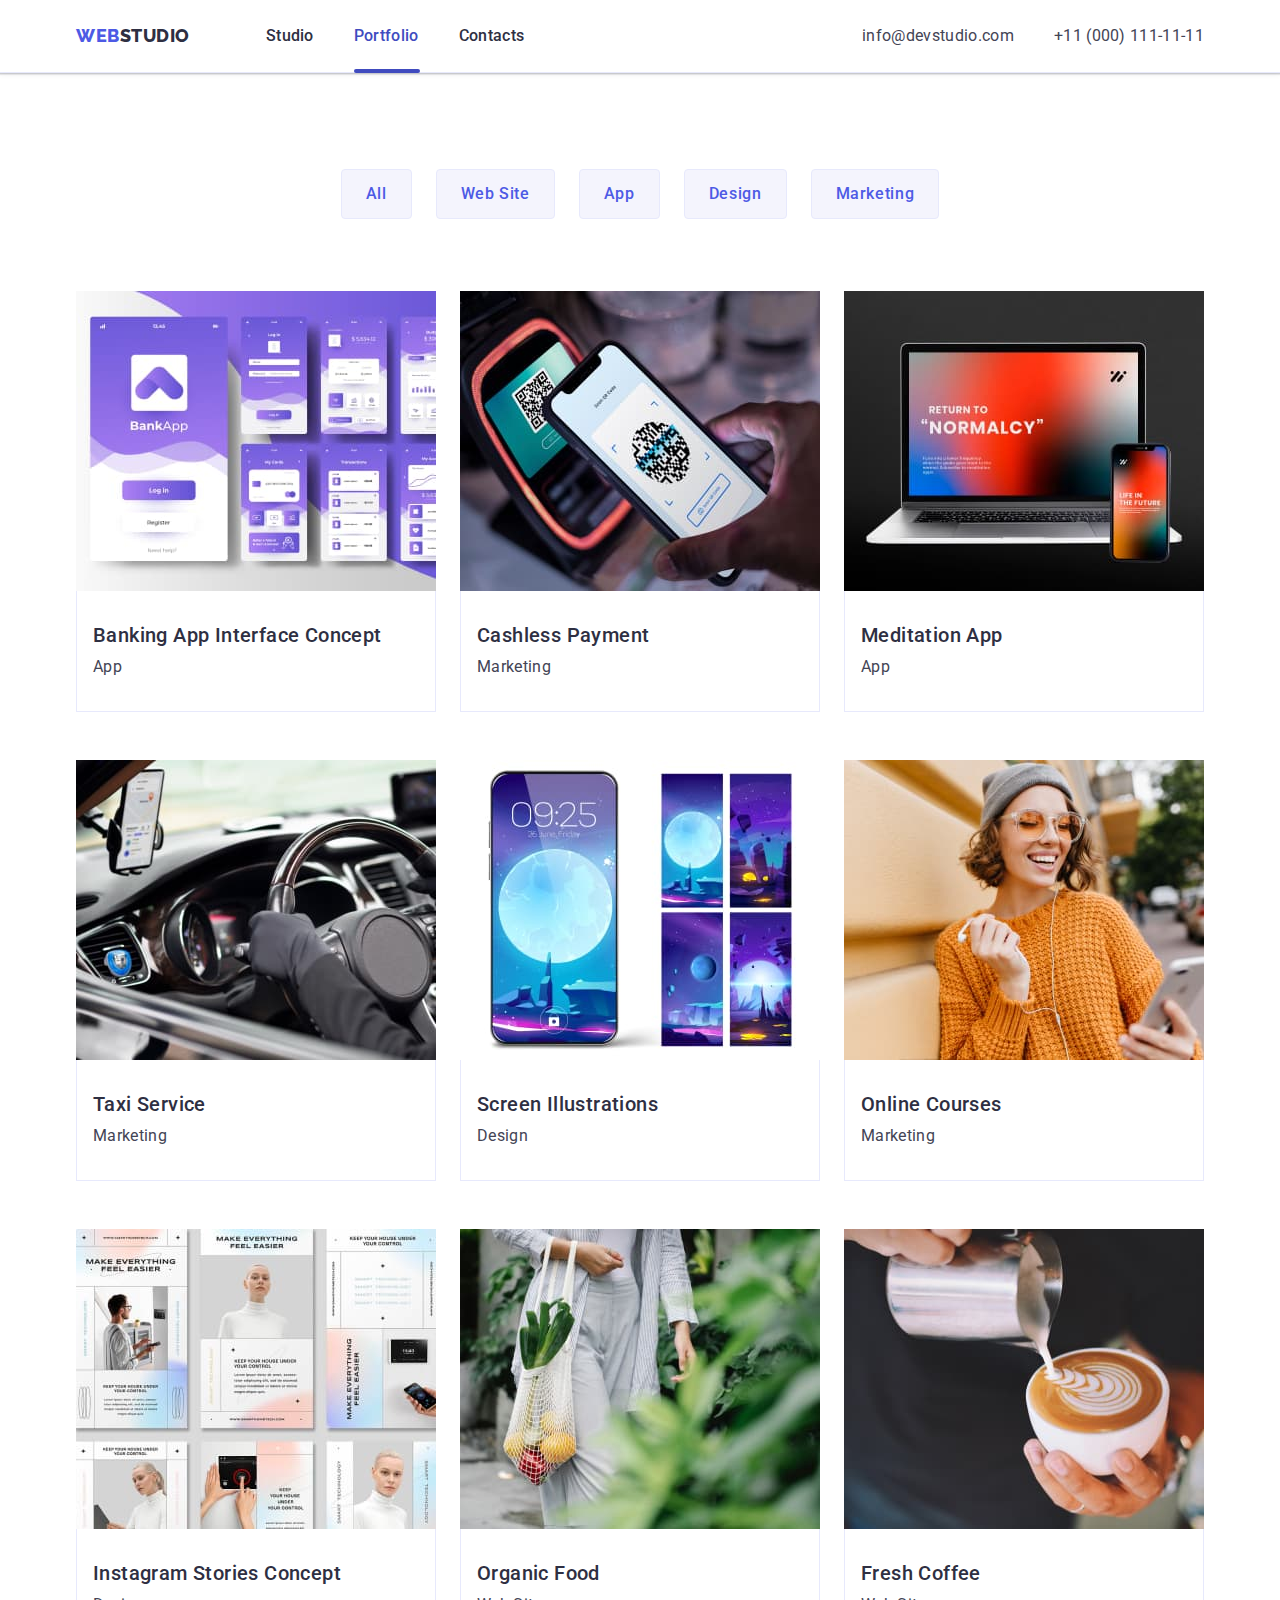
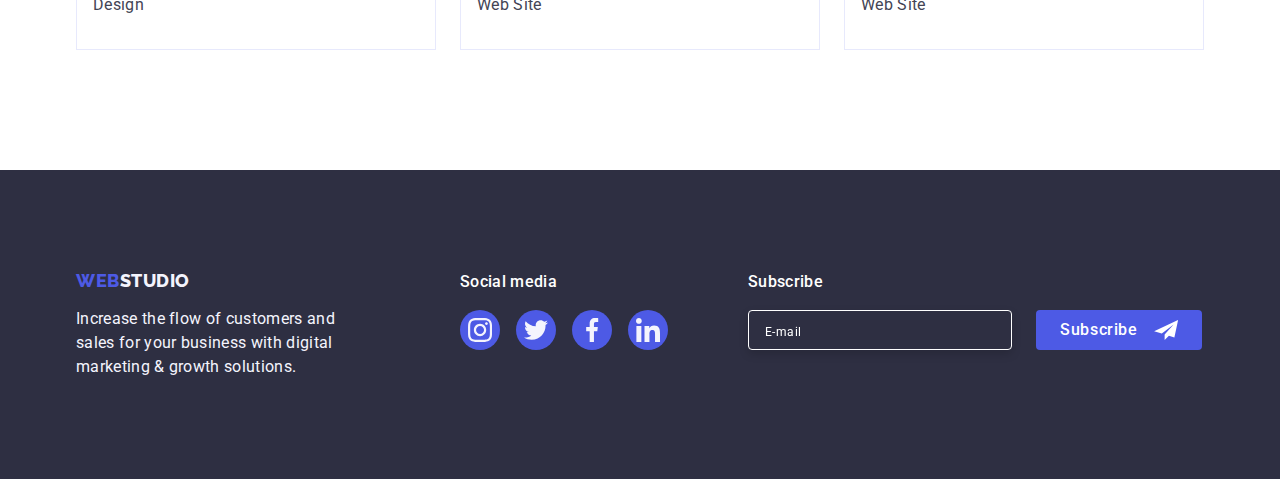
==== portfolio.html @ fa9eef48 "Initial commit" ====
<!DOCTYPE html>
<html lang="en">
  <head>
    <meta charset="UTF-8" />
    <meta http-equiv="X-UA-Compatible" content="IE=edge" />
    <meta name="viewport" content="width=device-width, initial-scale=1.0" />
    <title>Портфоліо</title>
    <link rel="preconnect" href="https://fonts.googleapis.com" />
    <link rel="preconnect" href="https://fonts.gstatic.com" crossorigin />
    <link
      href="https://fonts.googleapis.com/css2?family=Raleway:wght@800&family=Roboto:wght@400;500;700;900&display=swap"
      rel="stylesheet"
    />
    <link
      rel="stylesheet"
      href="https://cdn.jsdelivr.net/npm/modern-normalize@1.1.0/modern-normalize.min.css"
    />
    <link rel="stylesheet" href="./css/styles.css" />
  </head>
  <body>
    <!-- HEADER -->
    <header class="top-line">
      <div class="container top-line-container">
        <nav class="navigation">
          <a class="link logo-space logo logo-one" href="./index.html"
            >Web<span class="logo logo-two">Studio</span></a
          >
          <ul class="menu list">
            <li class="menu-item">
              <a class="menu-link link" href="./index.html">Studio</a>
            </li>
            <li class="menu-item">
              <a
                class="menu-link-active-portfolio link active-portfolio"
                href="./portfolio.html"
                >Portfolio</a
              >
            </li>
            <li class="menu-item">
              <a class="menu-link link" href="">Contacts</a>
            </li>
          </ul>
        </nav>
        <address class="contact">
          <ul class="address-list contact-space">
            <li class="contact-list">
              <a class="contact-item link" href="mailto:info@devstudio.com"
                >info@devstudio.com</a
              >
            </li>
            <li class="contact-list">
              <a class="contact-item link" href="tel:+110001111111"
                >+11 (000) 111-11-11</a
              >
            </li>
          </ul>
        </address>
      </div>
    </header>
    <main>
      <!--BUTTONS-->
      <section class="buttons-imgs">
        <div class="container">
          <h1 class="hidden">Offer</h1>
          <ul class="list btn-list">
            <li>
              <button class="modal-btns" type="button">All</button>
            </li>
            <li>
              <button class="modal-btns" type="button">Web Site</button>
            </li>
            <li>
              <button class="modal-btns" type="button">App</button>
            </li>
            <li>
              <button class="modal-btns" type="button">Design</button>
            </li>
            <li>
              <button class="modal-btns" type="button">Marketing</button>
            </li>
          </ul>

          <ul class="card-list offer-list">
            <!-- ROW ONE -->
            <li class="project-card">
              <a class="link project-card-link" href="">
                <div class="offer-card-wrapper">
                  <img
                    src="./images/row-one/banking-app.jpg"
                    width="360"
                    height="300"
                    alt="Different Interface Concepts"
                  />
                  <p class="overlay">
                    14 Stylish and User-Friendly App Design Concepts · Task
                    Manager App · Calorie Tracker App · Exotic Fruit Ecommerce
                    App · Cloud Storage App
                  </p>
                </div>
                <div class="offer-card">
                  <h2 class="name-title">Banking App Interface Concept</h2>
                  <p class="text">App</p>
                </div>
              </a>
            </li>

            <li class="project-card">
              <a class="link project-card-link" href="">
                <div class="offer-card-wrapper">
                  <img
                    src="./images/row-one/chashless-payments.jpg"
                    width="360"
                    height="300"
                    alt="Paying by phone"
                  />
                  <p class="overlay">
                    14 Stylish and User-Friendly App Design Concepts · Task
                    Manager App · Calorie Tracker App · Exotic Fruit Ecommerce
                    App · Cloud Storage App
                  </p>
                </div>
                <div class="offer-card">
                  <h2 class="name-title">Cashless Payment</h2>
                  <p class="text">Marketing</p>
                </div>
              </a>
            </li>

            <li class="project-card">
              <a class="link project-card-link" href="">
                <div class="offer-card-wrapper">
                  <img
                    src="./images/row-one/meditation-app.jpg"
                    width="360"
                    height="300"
                    alt="Laptop and phone"
                  />
                  <p class="overlay">
                    14 Stylish and User-Friendly App Design Concepts · Task
                    Manager App · Calorie Tracker App · Exotic Fruit Ecommerce
                    App · Cloud Storage App
                  </p>
                </div>
                <div class="offer-card">
                  <h2 class="name-title">Meditation App</h2>
                  <p class="text">App</p>
                </div>
              </a>
            </li>
            <!-- ROW TWO -->

            <li class="project-card">
              <a class="link project-card-link" href="">
                <div class="offer-card-wrapper">
                  <img
                    src="./images/row-two/taxi-service.jpg"
                    width="360"
                    height="300"
                    alt="Taxi car"
                  />
                  <p class="overlay">
                    14 Stylish and User-Friendly App Design Concepts · Task
                    Manager App · Calorie Tracker App · Exotic Fruit Ecommerce
                    App · Cloud Storage App
                  </p>
                </div>
                <div class="offer-card">
                  <h2 class="name-title">Taxi Service</h2>
                  <p class="text">Marketing</p>
                </div></a
              >
            </li>

            <li class="project-card">
              <a class="link project-card-link" href="">
                <div class="offer-card-wrapper">
                  <img
                    src="./images/row-two/screen-il.jpg"
                    width="360"
                    height="300"
                    alt="Phone Screen illustrations"
                  />
                  <p class="overlay">
                    14 Stylish and User-Friendly App Design Concepts · Task
                    Manager App · Calorie Tracker App · Exotic Fruit Ecommerce
                    App · Cloud Storage App
                  </p>
                </div>
                <div class="offer-card">
                  <h2 class="name-title">Screen Illustrations</h2>
                  <p class="text">Design</p>
                </div></a
              >
            </li>

            <li class="project-card">
              <a class="link project-card-link" href="">
                <div class="offer-card-wrapper">
                  <img
                    src="./images/row-two/online-courses.jpg"
                    width="360"
                    height="300"
                    alt="Young woman using phone app"
                  />
                  <p class="overlay">
                    14 Stylish and User-Friendly App Design Concepts · Task
                    Manager App · Calorie Tracker App · Exotic Fruit Ecommerce
                    App · Cloud Storage App
                  </p>
                </div>
                <div class="offer-card">
                  <h2 class="name-title">Online Courses</h2>
                  <p class="text">Marketing</p>
                </div>
              </a>
            </li>
            <!-- ROW THREE -->
            <li class="project-card">
              <a class="link project-card-link" href="">
                <div class="offer-card-wrapper">
                  <img
                    src="./images/row-three/insta-stories.jpg"
                    width="360"
                    height="300"
                    alt="Instagram Stories Concept"
                  />
                  <p class="overlay">
                    14 Stylish and User-Friendly App Design Concepts · Task
                    Manager App · Calorie Tracker App · Exotic Fruit Ecommerce
                    App · Cloud Storage App
                  </p>
                </div>
                <div class="offer-card">
                  <h2 class="name-title">Instagram Stories Concept</h2>
                  <p class="text">Design</p>
                </div>
              </a>
            </li>

            <li class="project-card">
              <a class="link project-card-link" href="">
                <div class="offer-card-wrapper">
                  <img
                    src="./images/row-three/organic-food.jpg"
                    width="360"
                    height="300"
                    alt="Woman holding organic food in bag"
                  />
                  <p class="overlay">
                    14 Stylish and User-Friendly App Design Concepts · Task
                    Manager App · Calorie Tracker App · Exotic Fruit Ecommerce
                    App · Cloud Storage App
                  </p>
                </div>
                <div class="offer-card">
                  <h2 class="name-title">Organic Food</h2>
                  <p class="text">Web Site</p>
                </div>
              </a>
            </li>

            <li class="project-card">
              <a class="link project-card-link" href="">
                <div class="offer-card-wrapper">
                  <img
                    src="./images/row-three/fresh-cofee.jpg"
                    width="360"
                    height="300"
                    alt="Capuccino"
                  />
                  <p class="overlay">
                    14 Stylish and User-Friendly App Design Concepts · Task
                    Manager App · Calorie Tracker App · Exotic Fruit Ecommerce
                    App · Cloud Storage App
                  </p>
                </div>
                <div class="offer-card">
                  <h2 class="name-title">Fresh Coffee</h2>
                  <p class="text">Web Site</p>
                </div>
              </a>
            </li>
          </ul>
        </div>
      </section>
    </main>
    <!-- FOOTER -->
    <footer class="last-section">
      <div class="container-footer">
        <div class="logo-block">
          <a class="link logo logo-one logo-space-footer" href="./index.html"
            >Web<span class="logo logo-three">Studio</span></a
          >
          <p class="text text-color-white">
            Increase the flow of customers and sales for your business with
            digital marketing & growth solutions.
          </p>
        </div>
        <div class="social-container">
          <p class="social-text">Social media</p>
          <ul class="social-list-footer list">
            <li class="social-list-item-footer">
              <a
                href="https://www.instagram.com/"
                class="social-list-link-footer"
                target="_blank"
                rel="noopener noreferrer"
              >
                <svg class="social-list-icon" width="24" height="24">
                  <use href="./images/icons.svg#icon-instagram"></use>
                </svg>
              </a>
            </li>
            <li class="social-list-item-footer">
              <a
                href="https://twitter.com/"
                class="social-list-link-footer"
                target="_blank"
                rel="noopener noreferrer"
              >
                <svg class="social-list-icon" width="24" height="24">
                  <use href="./images/icons.svg#icon-twitter"></use>
                </svg>
              </a>
            </li>
            <li class="social-list-item-footer">
              <a
                href="https://www.facebook.com/"
                class="social-list-link-footer"
                target="_blank"
                rel="noopener noreferrer"
              >
                <svg class="social-list-icon" width="24" height="24">
                  <use href="./images/icons.svg#icon-facebook"></use>
                </svg>
              </a>
            </li>
            <li class="social-list-item-footer">
              <a
                href="https://www.linkedin.com/"
                class="social-list-link-footer"
                target="_blank"
                rel="noopener noreferrer"
              >
                <svg class="social-list-icon" width="24" height="24">
                  <use href="./images/icons.svg#icon-linkedin"></use>
                </svg>
              </a>
            </li>
          </ul>
        </div>
        <div class="form-footer">
          <p class="social-text">Subscribe</p>
          <form class="form-footer-sub">
            <input
              type="email"
              name="user_email"
              class="form-footer-input"
              placeholder="E-mail"
              required
            />
            <button type="submit" class="form-subscribe-btn">
              Subscribe
              <svg class="telegram-icon" width="24" height="20">
                <use href="./images/icons.svg#icon-telegram"></use>
              </svg>
            </button>
          </form>
        </div>
      </div>
    </footer>
  </body>
</html>
---- css/styles.css ----
:root {
  --main-color: #2e2f42;
  --text-color: #434455;
  --accent-color: #404bbf;
}

h1,
h2,
h3,
h4,
p {
  margin-top: 0;
  margin-bottom: 0;
}

ul,
ol {
  margin-top: 0;
  margin-bottom: 0;
  padding-left: 0;
}

img {
  display: block;
}

.list {
  list-style: none;
}

.link {
  text-decoration: none;
}

button {
  font-family: "Roboto", sans-serif;
  font-weight: 500;
  cursor: pointer;
}
.container {
  width: 1158px;
  margin-left: auto;
  margin-right: auto;
  padding-left: 15px;
  padding-right: 15px;
}

body {
  font-family: "Roboto", sans-serif;
  background-color: #ffffff;
  color: #434455;
}

/*====================== COMPONENTS =========*/

.logo {
  font-family: "Raleway", sans-serif;
  font-weight: 800;
  font-size: 18px;
  line-height: 1.17;
  display: inline-block;
  letter-spacing: 0.03em;
  text-transform: uppercase;
}

.logo-one {
  color: #4d5ae5;
}
.logo-two {
  color: var(--main-color);
}

.logo-three {
  color: #f4f4fd;
}

.logo-space {
  margin-right: 76px;
}

.logo-space-footer {
  margin-bottom: 16px;
}

.section-title {
  font-weight: 700;
  font-size: 36px;
  line-height: 1.11;
  letter-spacing: 0.02em;
  text-align: center;
  text-transform: capitalize;
  color: var(--main-color);
  margin-bottom: 72px;
}

.name-title {
  font-weight: 500;
  font-size: 20px;
  line-height: 1.2;
  letter-spacing: 0.02em;
  color: var(--main-color);
  margin-bottom: 8px;
}

.name-title-center {
  text-align: center;
}

.text {
  font-weight: 400;
  font-size: 16px;
  line-height: 1.5;
  letter-spacing: 0.02em;
  color: var(--text-color);
}

.text-placement-center {
  text-align: center;
}

.hidden {
  position: absolute;
  width: 1px;
  height: 1px;
  margin: -1px;
  padding: 0;
  overflow: hidden;
  border: 0;
  clip: rect(0 0 0 0);
}

/*====================== /COMPONENTS =========*/

/*====================== HEADER =========*/

.top-line {
  background-color: #ffffff;
  border-bottom: 1px solid #e7e9fc;
  box-shadow: 0px 2px 1px rgba(46, 47, 66, 0.08),
    0px 1px 1px rgba(46, 47, 66, 0.16), 0px 1px 6px rgba(46, 47, 66, 0.08);
}

.top-line-container {
  display: flex;
  align-items: center;
  justify-content: space-between;
  padding-left: 15px;
  padding-right: 15px;
}

.navigation {
  display: flex;
  align-items: center;
}

.menu {
  display: flex;
  align-items: center;
}

.menu-item:not(:last-child) {
  margin-right: 40px;
}

.menu-link {
  font-weight: 500;
  font-size: 16px;
  line-height: 1.5;
  letter-spacing: 0.02em;
  color: var(--main-color);
  padding-top: 24px;
  padding-bottom: 24px;
  display: block;
  position: relative;
  transition: color 250ms cubic-bezier(0.4, 0, 0.2, 1);
}

.menu-link-active-portfolio {
  font-weight: 500;
  font-size: 16px;
  line-height: 1.5;
  letter-spacing: 0.02em;
  color: #404bbf;
  padding-top: 24px;
  padding-bottom: 24px;
  display: block;
  position: relative;
}

.menu-link-active-studio {
  font-weight: 500;
  font-size: 16px;
  line-height: 1.5;
  letter-spacing: 0.02em;
  color: #404bbf;
  padding-top: 24px;
  padding-bottom: 24px;
  display: block;
  position: relative;
}

.menu-link:hover,
.menu-link:focus {
  color: var(--accent-color);
}

.active-studio::after {
  content: "";
  position: absolute;
  width: 48px;
  height: 4px;
  left: 0px;
  bottom: -1px;
  background: #404bbf;
  border-radius: 2px;
  margin-top: 24px;
  color: #404bbf;
}

.active-portfolio::after {
  content: "";
  position: absolute;
  width: 66px;
  height: 4px;
  left: 0px;
  bottom: -1px;
  background-color: #404bbf;
  border-radius: 2px;
  margin-top: 24px;
  color: #404bbf;
}

.contact {
  font-style: normal;
  margin-left: auto;
}

.address-list {
  display: flex;
  list-style: none;
}

.contact-item {
  font-style: normal;
  font-weight: 400;
  font-size: 16px;
  line-height: 1.5;
  letter-spacing: 0.02em;
  color: #434455;
  transition: color 250ms cubic-bezier(0.4, 0, 0.2, 1);
}
.contact-item:hover,
.contact-item:focus {
  color: var(--accent-color);
}

.contact-space {
  gap: 40px;
}

/*====================== /HEADER =========*/

/*====================== HERO =========*/
.title {
  font-weight: 700;
  font-size: 56px;
  line-height: 1.07;
  text-align: center;
  letter-spacing: 0.02em;
  color: #ffffff;
  max-width: 496px;
  margin-bottom: 48px;
  margin-right: auto;
  margin-left: auto;
}

.modal-btn {
  display: block;
  margin-right: auto;
  margin-left: auto;
  font-size: 16px;
  line-height: 1.5;
  letter-spacing: 0.04em;
  color: #ffffff;
  background-color: #4d5ae5;
  border-radius: 4px;
  max-width: 496px;
  min-width: 169px;
  height: 56px;
  border: none;
  transition: background-color 250ms cubic-bezier(0.4, 0, 0.2, 1);
}

.modal-btn:hover,
.modal-btn:focus {
  background-color: var(--accent-color);
}

.hero {
  background-color: #2e2f42;
  padding-top: 188px;
  padding-bottom: 188px;
  background-image: linear-gradient(
      rgba(46, 47, 66, 0.7),
      rgba(46, 47, 66, 0.7)
    ),
    url(../images/hero/background-hero.jpg);
  background-repeat: no-repeat;
  background-position: center center;
  background-size: cover;
  max-width: 1440px;
  margin-left: auto;
  margin-right: auto;
}

.hero-container {
  display: block;
  align-items: center;
}

/*====================== /HERO =========*/

/*===================== IDEA=============*/

.idea-container {
  align-items: center;
  padding-top: 120px;
  padding-bottom: 120px;
}
.idea-list {
  list-style: none;
  display: flex;
  gap: 24px;
}
.idea-item {
  flex-basis: calc((100% - 72px) / 4);
}

.rectangle {
  width: 264px;
  height: 112px;
  left: 0px;
  top: 0px;
  background: #f4f4fd;
  border-radius: 4px;
  display: flex;
  justify-content: center;
  align-items: center;
  margin-bottom: 8px;
}
/*===================== /IDEA=============*/

/*================ WHAT R WE DOING=======*/

.third-container {
  padding-bottom: 120px;
}
.third-list {
  list-style: none;
  display: flex;
  gap: 24px;
}

.img-list {
  flex-basis: calc((100% - 48px) / 3);
}

/*================ /WHAT R WE DOING=======*/
/*================TEAM=================*/
.team {
  background: #f4f4fd;
  padding-top: 120px;
  padding-bottom: 120px;
}

.card {
  background-color: #ffffff;
  padding-top: 32px;
  padding-bottom: 32px;
  padding-right: 0;
  padding-left: 0;
}

.employees-list {
  display: flex;
  flex-wrap: wrap;
  gap: 24px;
}

.employee-card {
  box-shadow: 0px 1px 6px rgba(46, 47, 66, 0.08),
    0px 1px 1px rgba(46, 47, 66, 0.16), 0px 2px 1px rgba(46, 47, 66, 0.08);
  border-radius: 0px 0px 4px 4px;
}

.employee-card {
  flex-basis: calc((100% - 72px) / 4);
}

.social-list {
  display: flex;
  justify-content: center;
  gap: 24px;
  margin-top: 8px;
}

.social-list-link {
  display: flex;
  justify-content: center;
  align-items: center;
  width: 40px;
  height: 40px;
  border-radius: 50%;
  background-color: #4d5ae5;
  transition: background-color 250ms cubic-bezier(0.4, 0, 0.2, 1);
}

.social-list-link:hover,
.social-list-link:focus {
  background-color: #404bbf;
}

/*================/TEAM=================*/
/*============== CUSTOMERS=============*/

.customers-container {
  padding-top: 120px;
  padding-bottom: 120px;
}

.customer-title {
  line-height: 1.1;
}

.clients-list {
  width: calc((100% - 120px) / 6);
  height: 88px;
}

.clients-list-cards {
  box-sizing: border-box;
  width: 168px;
  height: 88px;
  border: 1px solid #8e8f99;
  border-radius: 4px;
  display: flex;
  justify-content: center;
  align-items: center;
  width: 100%;
  height: 100%;
  color: #8e8f99;
  cursor: pointer;
  transition: border-color 250ms cubic-bezier(0.4, 0, 0.2, 1),
    color 250ms cubic-bezier(0.4, 0, 0.2, 1);
}

.clients-list-cards:hover,
.clients-list-cards:focus {
  border-color: #404bbf;
  color: #404bbf;
}

.clients-list-icon {
  fill: currentColor;
}

.clients {
  display: flex;
  justify-content: center;
  gap: 24px;
}

/*============== /CUSTOMERS=============*/

/*===================FOOTER=============*/

.container-footer {
  width: 1158px;
  margin-left: auto;
  margin-right: auto;
  padding-left: 15px;
  padding-right: 15px;
  display: flex;
  align-items: baseline;
}

.last-section {
  background: #2e2f42;
  padding-top: 100px;
  padding-bottom: 100px;
}

.logo-block {
  margin-right: 120px;
}

.social-container {
  margin-right: 80px;
}

.social-text {
  font-weight: 500;
  font-size: 16px;
  line-height: 1.5;
  letter-spacing: 0.02em;
  color: #ffffff;
  margin-bottom: 16px;
}

.text-color-white {
  width: 264px;
  color: #f4f4fd;
}

.social-list-icon {
  fill: #f4f4fd;
}

.social-list-footer {
  display: flex;
  gap: 16px;
}

.social-list-link-footer {
  display: flex;
  justify-content: center;
  align-items: center;
  width: 40px;
  height: 40px;
  border-radius: 50%;
  background-color: #4d5ae5;
  transition: background-color 250ms cubic-bezier(0.4, 0, 0.2, 1);
}

.social-list-link-footer:hover,
.social-list-link-footer:focus {
  background-color: #31d0aa;
}

.form-footer-sub {
  display: flex;
  gap: 24px;
}

.form-footer-input {
  box-sizing: border-box;
  border: 1px solid #ffffff;
  filter: drop-shadow(0px 4px 4px rgba(0, 0, 0, 0.15));
  border-radius: 4px;
  width: 264px;
  height: 40px;
  background-color: #2e2f42;
  padding: 8px 16px;
  caret-color: #ffffff;
  color: #ffffff;
}

.form-footer-input::placeholder {
  font-style: normal;
  font-weight: 400;
  font-size: 12px;
  line-height: 2;
  display: flex;
  align-items: center;
  letter-spacing: 0.04em;
  color: #ffffff;
}

.form-footer-input:focus {
  outline: none;
}

.form-subscribe-btn {
  display: flex;
  justify-content: center;
  align-items: center;
  padding: 8px 24px;
  gap: 16px;
  background: #4d5ae5;
  border-radius: 4px;
  border: 0;

  font-style: normal;
  font-weight: 500;
  font-size: 16px;
  line-height: 1.5;
  letter-spacing: 0.04em;
  color: #ffffff;

  transition: background-color 250ms cubic-bezier(0.4, 0, 0.2, 1);
}

.form-subscribe-btn:hover,
.form-subscribe-btn:focus {
  background-color: #31d0aa;
}

.telegram-icon {
  fill: #ffffff;
}

/*===================/FOOTER=================*/
/*=================PORTFOLIO============*/

.buttons-imgs {
  padding-top: 96px;
  padding-bottom: 120px;
}

.modal-btns {
  background: #f4f4fd;
  border: 1px solid #e7e9fc;
  border-radius: 4px;
  padding-left: 24px;
  padding-right: 24px;
  padding-top: 12px;
  padding-bottom: 12px;
  display: flex;
  justify-content: center;
  white-space: nowrap;
  font-weight: 500;
  font-size: 16px;
  line-height: 1.5;
  letter-spacing: 0.04em;
  color: #4d5ae5;
  transition: background-color 250ms cubic-bezier(0.4, 0, 0.2, 1),
    box-shadow 250ms cubic-bezier(0.4, 0, 0.2, 1),
    border 250ms cubic-bezier(0.4, 0, 0.2, 1) color 250ms
      cubic-bezier(0.4, 0, 0.2, 1);
}

.modal-btns:hover,
.modal-btns:focus {
  background-color: #404bbf;
  box-shadow: 0px 3px 1px rgba(0, 0, 0, 0.1), 0px 2px 1px rgba(0, 0, 0, 0.08),
    0px 2px 2px rgba(0, 0, 0, 0.12);
  color: #ffffff;
  border: 1px solid #404bbf;
}

.btn-list {
  display: flex;
  margin-bottom: 72px;
  justify-content: center;
  gap: 24px;
}

.card-list {
  list-style: none;
  display: flex;
}

.offer-list {
  flex-wrap: wrap;
}

.project-card {
  flex-basis: calc((100% - 48px) / 3);
}

.project-card:not(:nth-child(3n)) {
  margin-right: 24px;
}

.project-card:not(:nth-last-child(-n + 3)) {
  margin-bottom: 48px;
}

.offer-card {
  background: #ffffff;
  border: 1px solid #e7e9fc;
  border-top: none;
  padding-bottom: 32px;
  padding-top: 32px;
  padding-right: 16px;
  padding-left: 16px;
}

.project-card-link {
  display: block;
  transition: box-shadow 250ms cubic-bezier(0.4, 0, 0.2, 1);
}

.project-card-link:focus,
.project-card-link:hover {
  box-shadow: 0px 1px 6px rgba(46, 47, 66, 0.08),
    0px 1px 1px rgba(46, 47, 66, 0.16), 0px 2px 1px rgba(46, 47, 66, 0.08);
}

/*============= PORTFOLIO OVERLAY=========*/

.offer-card-wrapper {
  position: relative;
  overflow: hidden;
}

.overlay {
  position: absolute;
  top: 0;
  left: 0;
  width: 100%;
  height: 100%;
  overflow: auto;
  transform: translate(0, 100%);
  transition: transform 250ms cubic-bezier(0.4, 0, 0.2, 1);

  font-weight: 400;
  font-size: 16px;
  line-height: 1.5;
  letter-spacing: 0.02em;
  color: #f4f4fd;
  background-color: #4d5ae5;
  padding: 40px 32px;
}

.project-card-link:hover .overlay,
.project-card-link:focus .overlay {
  transform: translate(0, 0);
}

/*============= /PORTFOLIO OVERLAY=========*/

/*================MODAL=========*/

.backdrop {
  position: fixed;
  top: 0;
  left: 0;
  z-index: 100;
  width: 100%;
  height: 100%;
  background-color: rgba(46, 47, 66, 0.4);
  transition: opacity 250ms cubic-bezier(0.4, 0, 0.2, 1),
    visibility 250ms cubic-bezier(0.4, 0, 0.2, 1);
}

.backdrop.is-hidden {
  opacity: 0;
  visibility: hidden;
  pointer-events: none;
}

.modal-window {
  position: absolute;
  top: 50%;
  left: 50%;
  transform: translate(-50%, -50%);
  padding-top: 72px;
  padding-bottom: 24px;
  padding-left: 24px;
  padding-right: 24px;

  width: 408px;
  height: 584px;
  background: #fcfcfc;
  box-shadow: 0px 1px 1px rgba(0, 0, 0, 0.14), 0px 1px 3px rgba(0, 0, 0, 0.12),
    0px 2px 1px rgba(0, 0, 0, 0.2);
  border-radius: 4px;
}

.modal-close-btn {
  position: absolute;
  right: 24px;
  top: 24px;
  display: flex;
  align-items: center;
  justify-content: center;
  background-color: #e7e9fc;
  padding: 0;
  border: 1px solid rgba(0, 0, 0, 0.1);
  width: 24px;
  height: 24px;
  border-radius: 50%;
  transition: background-color 250ms cubic-bezier(0.4, 0, 0.2, 1);
}

.modal-close-icon {
  fill: #2e2f42;
  transition: fill 250ms cubic-bezier(0.4, 0, 0.2, 1);
}

.modal-close-btn:hover,
.modal-close-btn:focus {
  background-color: #404bbf;
}

.modal-close-btn:hover .modal-close-icon,
.modal-close-btn:focus .modal-close-icon {
  fill: #ffffff;
}

/*================MODAL FORM=========*/

.modal-title-text {
  font-style: normal;
  font-weight: 500;
  font-size: 16px;
  line-height: 1.5;
  text-align: center;
  letter-spacing: 0.02em;
  color: #2e2f42;
  margin-bottom: 16px;
}

.modal-form {
  display: flex;
  flex-direction: column;
}

.modal-form-input {
  width: 100%;
  height: 40px;
  box-sizing: border-box;
  border: 1px solid rgba(46, 47, 66, 0.4);
  border-radius: 4px;
  padding-left: 38px;
  color: #2e2f42;
  transition: border 250ms cubic-bezier(0.4, 0, 0.2, 1);
}

.modal-form-input:focus {
  outline: none;
  border: 1px solid #4d5ae5;
}

.modal-form-input:focus + .modal-form-input-icon {
  fill: #4d5ae5;
}

.modal-form-description {
  display: block;
  font-style: normal;
  font-weight: 400;
  font-size: 12px;
  line-height: 1.17;
  letter-spacing: 0.04em;
  color: #8e8f99;
  margin-bottom: 4px;
}

.modal-form-input-wrapper {
  position: relative;
  display: block;
}

.modal-form-field {
  margin-bottom: 8px;
}

.modal-form-text-field {
  margin-bottom: 16px;
}

.modal-form-input-icon {
  position: absolute;
  top: 50%;
  transform: translate(0, -50%);
  left: 16px;
  fill: #2e2f42;
  transition: fill 250ms cubic-bezier(0.4, 0, 0.2, 1);
}

.modal-form-message {
  resize: none;
  width: 100%;
  height: 120px;
  padding: 8px 16px;
  box-sizing: border-box;
  border: 1px solid rgba(46, 47, 66, 0.4);
  border-radius: 4px;
  color: #2e2f42;
  transition: border 250ms cubic-bezier(0.4, 0, 0.2, 1);
}

.modal-form-message:focus {
  outline: none;
  border: 1px solid #4d5ae5;
}

.modal-form-message::placeholder {
  font-style: normal;
  font-weight: 400;
  font-size: 12px;
  line-height: 1.17;
  letter-spacing: 0.04em;
  color: rgba(46, 47, 66, 0.4);
}

.modal-form-accept::before {
  display: block;
  width: 16px;
  height: 16px;
  box-sizing: border-box;
  border: 1px solid rgba(46, 47, 66, 0.4);
  border-radius: 2px;
  cursor: pointer;
  content: "";
  margin-right: 8px;
}

.modal-form-check:checked + .modal-form-accept::before {
  background-color: #404bbf;
  border: 1px solid #404bbf;
  background-image: url(../images/modal-window/policy-check.svg);
  background-repeat: no-repeat;
  background-position: center center;
  border-radius: 2px;
}

.modal-form-check:focus + .modal-form-accept::before {
  border: 1px solid #404bbf;
  border-radius: 2px;
}

.modal-form-accept {
  display: flex;
  align-items: center;
  font-style: normal;
  font-weight: 400;
  font-size: 12px;
  line-height: 1.17;
  letter-spacing: 0.04em;
  color: #8e8f99;
  margin-bottom: 24px;
}

.user-policy-link {
  font-style: normal;
  font-weight: 400;
  font-size: 12px;
  line-height: 1.17;
  letter-spacing: 0.04em;
  color: #4d5ae5;
  text-decoration: underline;
}

.modal-form-send-btn {
  display: block;
  margin-right: auto;
  margin-left: auto;
  font-size: 16px;
  line-height: 1.5;
  letter-spacing: 0.04em;
  color: #ffffff;
  background-color: #4d5ae5;
  border-radius: 4px;
  min-width: 169px;
  height: 56px;
  border: none;
  transition: background-color 250ms cubic-bezier(0.4, 0, 0.2, 1);
}

.modal-form-send-btn:hover,
.modal-form-send-btn:focus {
  background-color: var(--accent-color);
}

/*================/MODAL FORM=========*/

/*================/MODAL=========*/
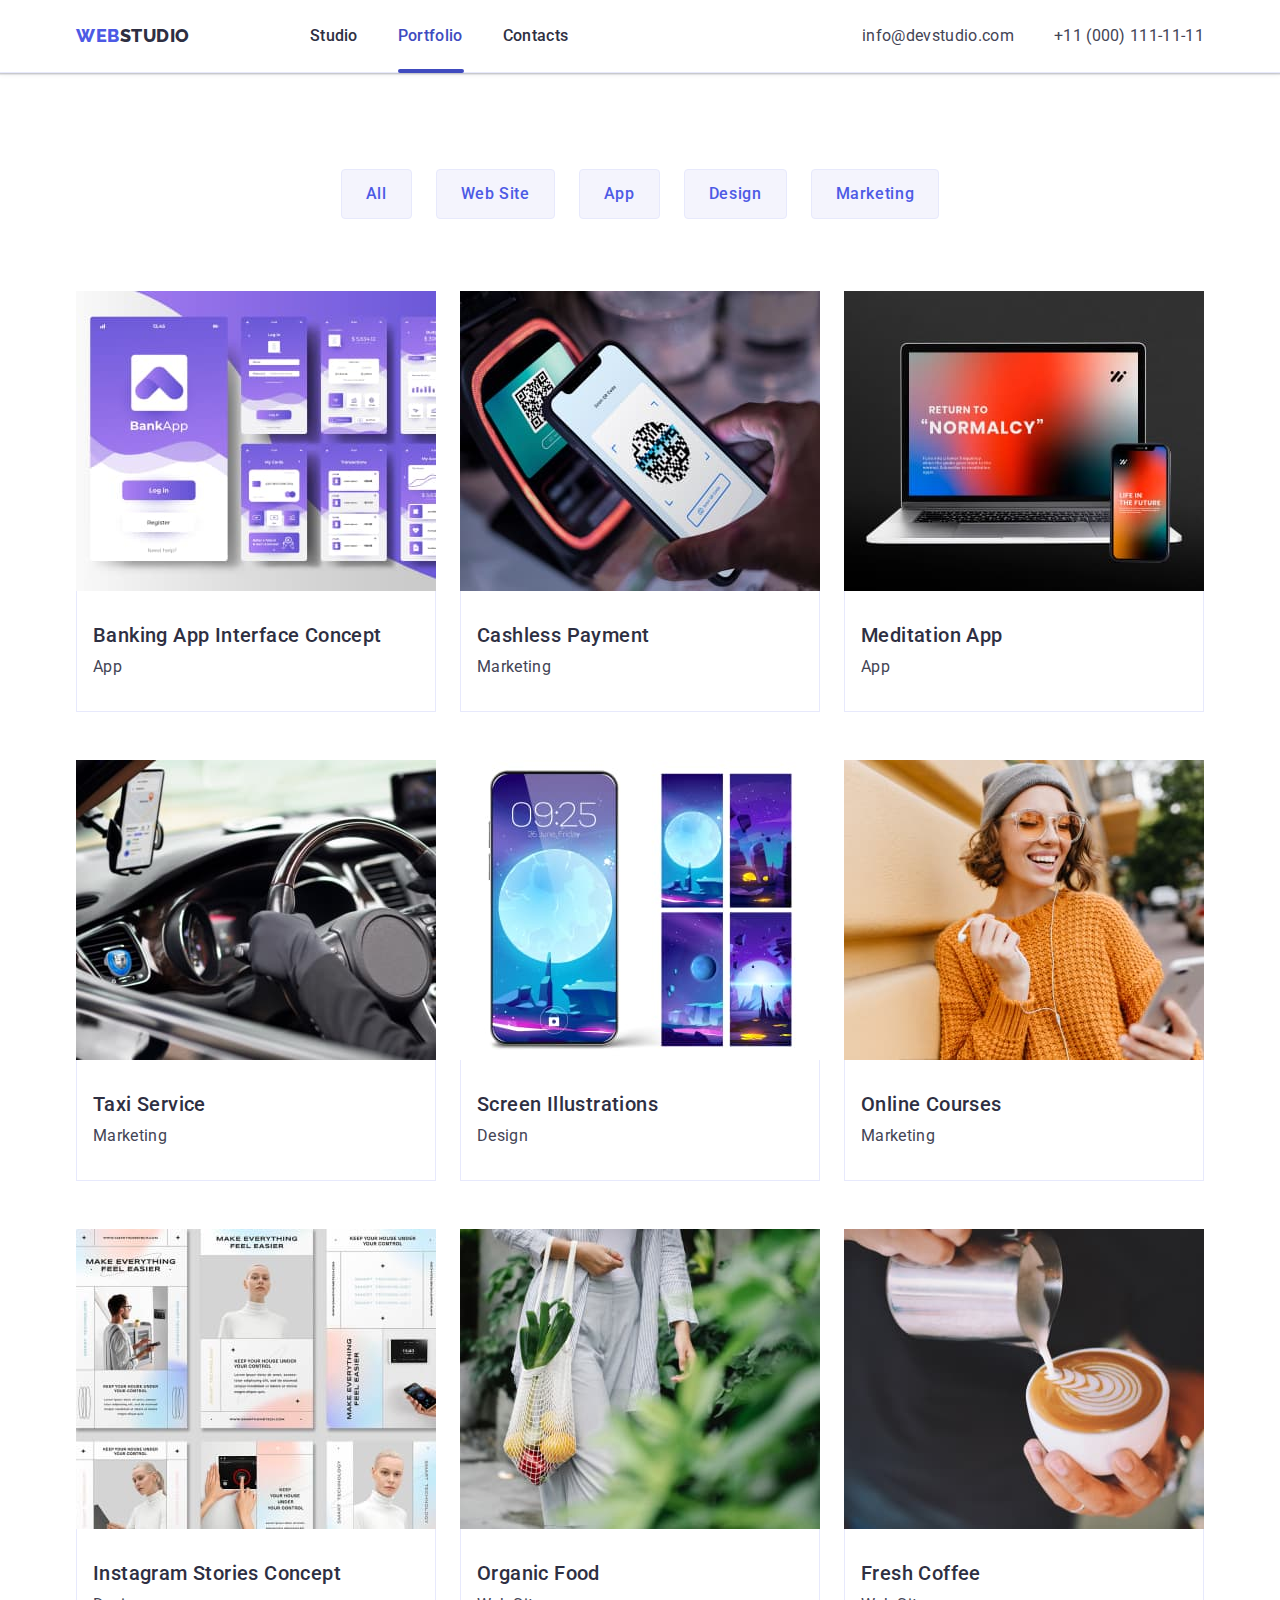
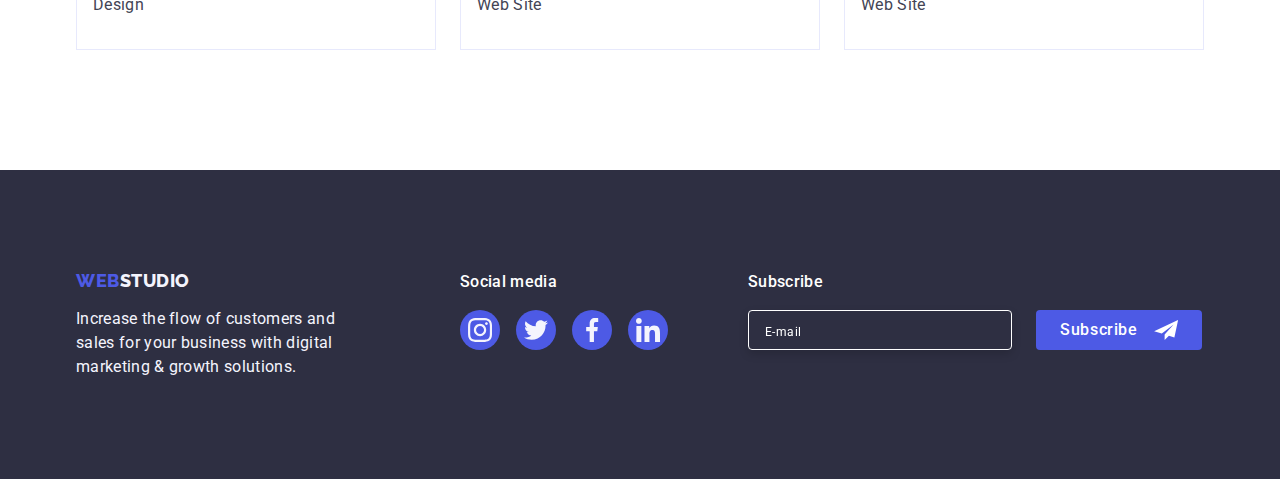
==== commit b303a261: "WednesdayCommit" ====
--- a/portfolio.html
+++ b/portfolio.html
@@ -27,7 +27,7 @@
           >
           <ul class="menu list">
             <li class="menu-item">
-              <a class="menu-link link" href="./index.html">Studio</a>
+              <a class="menu-link link link" href="./index.html">Studio</a>
             </li>
             <li class="menu-item">
               <a
@@ -41,6 +41,11 @@
             </li>
           </ul>
         </nav>
+        <button type="button" class="mobile-menu-open js-open-menu">
+          <svg class="mobile-menu-open-icon" width="30" height="19">
+            <use href="./images/icons.svg#icon-mobile-button"></use>
+          </svg>
+        </button>
         <address class="contact">
           <ul class="address-list contact-space">
             <li class="contact-list">
@@ -55,6 +60,104 @@
             </li>
           </ul>
         </address>
+      </div>
+      <div class="mobile-menu js-menu-container">
+        <div class="container mobile-menu-container">
+          <button type="button" class="mobile-menu-close-btn js-close-menu">
+            <svg class="modal-close-icon" width="8" height="8">
+              <use href="./images/icons.svg#icon-close-modal"></use>
+            </svg>
+          </button>
+          <nav class="mobile-menu-navigation">
+            <ul class="list mobile-menu-list">
+              <li class="mobile-menu-item">
+                <a class="mobile-menu-link link" href="./index.html">Studio</a>
+              </li>
+              <li class="mobile-menu-item">
+                <a
+                  class="mobile-menu-active-portfolio link"
+                  href="./portfolio.html"
+                  >Portfolio</a
+                >
+              </li>
+              <li class="mobile-menu-item">
+                <a class="mobile-menu-link link" href="">Contacts</a>
+              </li>
+            </ul>
+          </nav>
+          <div class="contact-social-container">
+            <address class="mobile-menu-adress">
+              <ul class="address-list-mobile list">
+                <li class="contact-list">
+                  <a
+                    class="mobile-menu-contact-tel link"
+                    href="tel:+110001111111"
+                    >+11 (000) 111-11-11</a
+                  >
+                </li>
+                <li class="contact-list">
+                  <a
+                    class="mobile-menu-contact-mail link"
+                    href="mailto:info@devstudio.com"
+                    >info@devstudio.com</a
+                  >
+                </li>
+              </ul>
+            </address>
+            <div class="mobile-menu-social">
+              <ul class="mobile-menu-social-list list">
+                <li class="social-list-item-footer">
+                  <a
+                    href="https://www.instagram.com/"
+                    class="social-list-link-footer"
+                    target="_blank"
+                    rel="noopener noreferrer"
+                  >
+                    <svg class="social-list-icon" width="24" height="24">
+                      <use href="./images/icons.svg#icon-instagram"></use>
+                    </svg>
+                  </a>
+                </li>
+                <li class="social-list-item-footer">
+                  <a
+                    href="https://twitter.com/"
+                    class="social-list-link-footer"
+                    target="_blank"
+                    rel="noopener noreferrer"
+                  >
+                    <svg class="social-list-icon" width="24" height="24">
+                      <use href="./images/icons.svg#icon-twitter"></use>
+                    </svg>
+                  </a>
+                </li>
+                <li class="social-list-item-footer">
+                  <a
+                    href="https://www.facebook.com/"
+                    class="social-list-link-footer"
+                    target="_blank"
+                    rel="noopener noreferrer"
+                  >
+                    <svg class="social-list-icon" width="24" height="24">
+                      <use href="./images/icons.svg#icon-facebook"></use>
+                    </svg>
+                  </a>
+                </li>
+                <li class="social-list-item-footer">
+                  <a
+                    href="https://www.linkedin.com/"
+                    class="social-list-link-footer"
+                    target="_blank"
+                    rel="noopener noreferrer"
+                  >
+                    <svg class="social-list-icon" width="24" height="24">
+                      <use href="./images/icons.svg#icon-linkedin"></use>
+                    </svg>
+                  </a>
+                </li>
+              </ul>
+            </div>
+          </div>
+        </div>
       </div>
     </header>
     <main>
@@ -80,7 +183,7 @@
             </li>
           </ul>
 
-          <ul class="card-list offer-list">
+          <ul class="list card-list offer-list">
             <!-- ROW ONE -->
             <li class="project-card">
               <a class="link project-card-link" href="">
@@ -369,5 +472,6 @@
         </div>
       </div>
     </footer>
+    <script src="./js/mobile-menu.js"></script>
   </body>
 </html>
--- a/css/styles.css
+++ b/css/styles.css
@@ -36,19 +36,6 @@
   font-family: "Roboto", sans-serif;
   font-weight: 500;
   cursor: pointer;
-}
-.container {
-  width: 1158px;
-  margin-left: auto;
-  margin-right: auto;
-  padding-left: 15px;
-  padding-right: 15px;
-}
-
-body {
-  font-family: "Roboto", sans-serif;
-  background-color: #ffffff;
-  color: #434455;
 }
 
 /*====================== COMPONENTS =========*/
@@ -129,16 +116,13 @@
   clip: rect(0 0 0 0);
 }
 
+body {
+  font-family: "Roboto", sans-serif;
+  background-color: #ffffff;
+  color: #434455;
+}
+
 /*====================== /COMPONENTS =========*/
-
-/*====================== HEADER =========*/
-
-.top-line {
-  background-color: #ffffff;
-  border-bottom: 1px solid #e7e9fc;
-  box-shadow: 0px 2px 1px rgba(46, 47, 66, 0.08),
-    0px 1px 1px rgba(46, 47, 66, 0.16), 0px 1px 6px rgba(46, 47, 66, 0.08);
-}
 
 .top-line-container {
   display: flex;
@@ -148,128 +132,382 @@
   padding-right: 15px;
 }
 
-.navigation {
+.container {
+  padding-left: 15px;
+  padding-right: 15px;
+  margin-left: auto;
+  margin-right: auto;
+}
+@media screen and (min-width: 480px) {
+  .container {
+    width: 428px;
+  }
+}
+@media screen and (min-width: 768px) {
+  .container {
+    width: 768px;
+  }
+}
+@media screen and (min-width: 1158px) {
+  .container {
+    width: 1158px;
+  }
+}
+
+@media screen and (max-width: 767px) {
+  .menu {
+    display: none;
+  }
+  .contact {
+    display: none;
+  }
+
+  .mobile-menu-open {
+    padding-top: 24px;
+    padding-bottom: 24px;
+    border: none;
+    background-color: transparent;
+    line-height: 0;
+  }
+}
+
+.mobile-menu-open-icon {
+  stroke: #2e2f42;
+}
+
+/*=============Mobile Menu===================*/
+
+.mobile-menu {
+  position: fixed;
+  width: 100%;
+  height: 100%;
+  z-index: 100;
+  top: 0;
+  left: 0;
+  background-color: #ffffff;
+  box-shadow: 0px 2px 1px rgba(46, 47, 66, 0.08),
+    0px 1px 1px rgba(46, 47, 66, 0.16), 0px 1px 6px rgba(46, 47, 66, 0.08);
+
+  opacity: 0;
+  visibility: hidden;
+  pointer-events: none;
+  transition: opacity 250ms cubic-bezier(0.4, 0, 0.2, 1),
+    visibility 250ms cubic-bezier(0.4, 0, 0.2, 1);
+}
+
+.mobile-menu.is-open {
+  opacity: 1;
+  visibility: visible;
+  pointer-events: auto;
+}
+
+.mobile-menu-container {
+  display: flex;
+  flex-direction: column;
+  justify-content: space-between;
+  width: 100vw;
+  height: 100vh;
+  position: relative;
+  padding-top: 80px;
+  padding-left: 40px;
+  padding-bottom: 40px;
+}
+
+.mobile-menu-close-btn {
+  position: absolute;
+  top: 24px;
+  right: 24px;
   display: flex;
   align-items: center;
-}
-
-.menu {
+  justify-content: center;
+  background-color: #e7e9fc;
+  padding: 0;
+  border: 1px solid rgba(0, 0, 0, 0.1);
+  width: 24px;
+  height: 24px;
+  border-radius: 50%;
+  transition: background-color 250ms cubic-bezier(0.4, 0, 0.2, 1);
+}
+
+.modal-close-icon {
+  fill: #2e2f42;
+  transition: fill 250ms cubic-bezier(0.4, 0, 0.2, 1);
+}
+
+.mobile-menu-close-btn:hover,
+.mobile-menu-close-btn:focus {
+  background-color: #404bbf;
+}
+
+.mobile-menu-close-btn:hover .modal-close-icon,
+.mobile-menu-close-btn:focus .modal-close-icon {
+  fill: #ffffff;
+}
+
+.mobile-menu-list:not(:last-child) {
+  margin-bottom: 40px;
+}
+
+.mobile-menu-link {
+  font-style: normal;
+  font-weight: 700;
+  font-size: 36px;
+  line-height: 1.1;
+  letter-spacing: 0.02em;
+  text-transform: capitalize;
+  color: #2e2f42;
+  transition: color 250ms cubic-bezier(0.4, 0, 0.2, 1);
+}
+
+.mobile-menu-link:hover {
+  color: #404bbf;
+}
+
+.mobile-menu-item {
+  margin-bottom: 40px;
+}
+
+.mobile-menu-active-studio {
+  font-style: normal;
+  font-weight: 700;
+  font-size: 36px;
+  line-height: 1.11;
+  letter-spacing: 0.02em;
+  text-transform: capitalize;
+  color: #404bbf;
+}
+
+.mobile-menu-active-portfolio {
+  font-style: normal;
+  font-weight: 700;
+  font-size: 36px;
+  line-height: 1.11;
+  letter-spacing: 0.02em;
+  text-transform: capitalize;
+  color: #404bbf;
+}
+
+.contact-social-container {
   display: flex;
-  align-items: center;
-}
-
-.menu-item:not(:last-child) {
-  margin-right: 40px;
-}
-
-.menu-link {
+  flex-direction: column;
+}
+
+.mobile-menu-adress {
+  gap: 40px;
+  margin-bottom: 48px;
+}
+
+.address-list-mobile {
+  display: flex;
+  flex-direction: column;
+  gap: 40px;
+  list-style: none;
+}
+
+.mobile-menu-contact-tel {
+  font-style: normal;
+  font-weight: 700;
+  font-size: 36px;
+  line-height: 1.11;
+  letter-spacing: 0.02em;
+  text-transform: capitalize;
+  color: #434455;
+  transition: color 250ms cubic-bezier(0.4, 0, 0.2, 1);
+}
+
+.mobile-menu-contact-tel:hover {
+  color: #4d5ae5;
+}
+
+.mobile-menu-contact-mail {
+  font-style: normal;
   font-weight: 500;
-  font-size: 16px;
-  line-height: 1.5;
-  letter-spacing: 0.02em;
-  color: var(--main-color);
-  padding-top: 24px;
-  padding-bottom: 24px;
-  display: block;
-  position: relative;
-  transition: color 250ms cubic-bezier(0.4, 0, 0.2, 1);
-}
-
-.menu-link-active-portfolio {
-  font-weight: 500;
-  font-size: 16px;
-  line-height: 1.5;
-  letter-spacing: 0.02em;
-  color: #404bbf;
-  padding-top: 24px;
-  padding-bottom: 24px;
-  display: block;
-  position: relative;
-}
-
-.menu-link-active-studio {
-  font-weight: 500;
-  font-size: 16px;
-  line-height: 1.5;
-  letter-spacing: 0.02em;
-  color: #404bbf;
-  padding-top: 24px;
-  padding-bottom: 24px;
-  display: block;
-  position: relative;
-}
-
-.menu-link:hover,
-.menu-link:focus {
-  color: var(--accent-color);
-}
-
-.active-studio::after {
-  content: "";
-  position: absolute;
-  width: 48px;
-  height: 4px;
-  left: 0px;
-  bottom: -1px;
-  background: #404bbf;
-  border-radius: 2px;
-  margin-top: 24px;
-  color: #404bbf;
-}
-
-.active-portfolio::after {
-  content: "";
-  position: absolute;
-  width: 66px;
-  height: 4px;
-  left: 0px;
-  bottom: -1px;
-  background-color: #404bbf;
-  border-radius: 2px;
-  margin-top: 24px;
-  color: #404bbf;
-}
-
-.contact {
-  font-style: normal;
-  margin-left: auto;
-}
-
-.address-list {
-  display: flex;
-  list-style: none;
-}
-
-.contact-item {
-  font-style: normal;
-  font-weight: 400;
-  font-size: 16px;
-  line-height: 1.5;
+  font-size: 20px;
+  line-height: 1.2;
   letter-spacing: 0.02em;
   color: #434455;
   transition: color 250ms cubic-bezier(0.4, 0, 0.2, 1);
 }
-.contact-item:hover,
-.contact-item:focus {
-  color: var(--accent-color);
-}
-
-.contact-space {
-  gap: 40px;
+
+.mobile-menu-contact-mail:hover {
+  color: #4d5ae5;
+}
+
+.mobile-menu-social-list {
+  display: flex;
+  flex-wrap: wrap;
+  justify-content: space-around;
+}
+
+/*============= /Mobile Menu ===================*/
+
+/*====================== HEADER =========*/
+
+.top-line {
+  background-color: #ffffff;
+  border-bottom: 1px solid #e7e9fc;
+  box-shadow: 0px 2px 1px rgba(46, 47, 66, 0.08),
+    0px 1px 1px rgba(46, 47, 66, 0.16), 0px 1px 6px rgba(46, 47, 66, 0.08);
+}
+
+@media screen and (min-width: 768px) {
+  .mobile-menu-open {
+    display: none;
+  }
+  .navigation {
+    display: flex;
+    align-items: center;
+  }
+
+  .menu {
+    display: flex;
+    align-items: center;
+  }
+
+  .menu-item:not(:last-child) {
+    margin-right: 40px;
+  }
+
+  .menu-link {
+    font-weight: 500;
+    font-size: 16px;
+    line-height: 1.5;
+    letter-spacing: 0.02em;
+    color: var(--main-color);
+    padding-top: 24px;
+    padding-bottom: 24px;
+    display: block;
+    position: relative;
+    transition: color 250ms cubic-bezier(0.4, 0, 0.2, 1);
+  }
+
+  .menu-link:hover,
+  .menu-link:focus {
+    color: var(--accent-color);
+  }
+
+  .contact {
+    font-style: normal;
+    margin-left: auto;
+  }
+
+  .address-list {
+    display: flex;
+    flex-direction: column;
+    list-style: none;
+  }
+
+  .contact-item {
+    font-style: normal;
+    font-weight: 400;
+    font-size: 12px;
+    line-height: 1.17;
+    letter-spacing: 0.04em;
+    color: #434455;
+    transition: color 250ms cubic-bezier(0.4, 0, 0.2, 1);
+  }
+
+  .contact-item:hover,
+  .contact-item:focus {
+    color: var(--accent-color);
+  }
+  .contact-space {
+    gap: 12px;
+  }
+
+  .logo-space {
+    margin-right: 120px;
+  }
+
+  .menu-link-active-portfolio {
+    font-weight: 500;
+    font-size: 16px;
+    line-height: 1.5;
+    letter-spacing: 0.02em;
+    color: #404bbf;
+    padding-top: 24px;
+    padding-bottom: 24px;
+    display: block;
+    position: relative;
+  }
+
+  .menu-link-active-studio {
+    font-weight: 500;
+    font-size: 16px;
+    line-height: 1.5;
+    letter-spacing: 0.02em;
+    color: #404bbf;
+    padding-top: 24px;
+    padding-bottom: 24px;
+    display: block;
+    position: relative;
+  }
+
+  .menu-link:hover,
+  .menu-link:focus {
+    color: var(--accent-color);
+  }
+
+  .active-studio::after {
+    content: "";
+    position: absolute;
+    width: 48px;
+    height: 4px;
+    left: 0px;
+    bottom: -1px;
+    background: #404bbf;
+    border-radius: 2px;
+    margin-top: 24px;
+    color: #404bbf;
+  }
+
+  .active-portfolio::after {
+    content: "";
+    position: absolute;
+    width: 66px;
+    height: 4px;
+    left: 0px;
+    bottom: -1px;
+    background-color: #404bbf;
+    border-radius: 2px;
+    margin-top: 24px;
+    color: #404bbf;
+  }
+}
+
+@media screen and (min-width: 1158px) {
+  .address-list {
+    display: flex;
+    flex-direction: row;
+    list-style: none;
+  }
+
+  .contact-item {
+    font-size: 16px;
+    line-height: 1.5;
+    letter-spacing: 0.02em;
+  }
+
+  .contact-space {
+    gap: 40px;
+  }
 }
 
 /*====================== /HEADER =========*/
 
 /*====================== HERO =========*/
+
 .title {
+  font-style: normal;
   font-weight: 700;
-  font-size: 56px;
-  line-height: 1.07;
+  font-size: 36px;
+  line-height: 1.1;
   text-align: center;
   letter-spacing: 0.02em;
+  text-transform: capitalize;
   color: #ffffff;
-  max-width: 496px;
-  margin-bottom: 48px;
+  max-width: 320px;
+  margin-bottom: 72px;
   margin-right: auto;
   margin-left: auto;
 }
@@ -296,81 +534,254 @@
   background-color: var(--accent-color);
 }
 
+.hero-container {
+  display: block;
+  align-items: center;
+}
+
 .hero {
   background-color: #2e2f42;
-  padding-top: 188px;
-  padding-bottom: 188px;
+  padding-top: 112px;
+  padding-bottom: 112px;
   background-image: linear-gradient(
       rgba(46, 47, 66, 0.7),
       rgba(46, 47, 66, 0.7)
     ),
-    url(../images/hero/background-hero.jpg);
+    url(../images/hero/background-hero-mobile.jpg);
   background-repeat: no-repeat;
   background-position: center center;
   background-size: cover;
-  max-width: 1440px;
   margin-left: auto;
   margin-right: auto;
-}
-
-.hero-container {
-  display: block;
-  align-items: center;
+  max-width: 428px;
+}
+
+@media screen and (min-device-pixel-ratio: 2) and (max-width: 428px),
+  screen and (min-resolution: 192dpi) and (max-width: 428px),
+  screen and (min-resolution: 2dppx) and (max-width: 428px) {
+  .hero {
+    background-image: linear-gradient(
+        rgba(46, 47, 66, 0.7),
+        rgba(46, 47, 66, 0.7)
+      ),
+      url(../images/hero/background-hero-mobile@2x.jpg);
+  }
+}
+
+@media screen and (min-width: 429px) {
+  .hero {
+    max-width: 768px;
+    background-image: linear-gradient(
+        rgba(46, 47, 66, 0.7),
+        rgba(46, 47, 66, 0.7)
+      ),
+      url(../images/hero/background-hero-tablet.jpg);
+  }
+}
+
+@media screen and (min-device-pixel-ratio: 2) and (min-width: 429px),
+  screen and (min-resolution: 192dpi) and (min-width: 429px),
+  screen and (min-resolution: 2dppx) and (min-width: 429px) {
+  .hero {
+    background-image: linear-gradient(
+        rgba(46, 47, 66, 0.7),
+        rgba(46, 47, 66, 0.7)
+      ),
+      url(../images/hero/background-hero-tablet@2x.jpg);
+  }
+}
+
+@media screen and (min-width: 768px) {
+  .hero {
+    max-width: 1157px;
+    background-image: linear-gradient(
+        rgba(46, 47, 66, 0.7),
+        rgba(46, 47, 66, 0.7)
+      ),
+      url(../images/hero/background-hero-tablet.jpg);
+  }
+  .title {
+    font-weight: 700;
+    font-size: 56px;
+    line-height: 1.07;
+    max-width: 496px;
+    margin-bottom: 36px;
+  }
+}
+
+@media screen and (min-device-pixel-ratio: 2) and (min-width: 429px) and (max-width: 768px),
+  screen and (min-resolution: 192dpi) and (min-width: 429px) and (max-width: 768px),
+  screen and (min-resolution: 2dppx) and (min-width: 429px) and (max-width: 768px) {
+  .hero {
+    background-image: linear-gradient(
+        rgba(46, 47, 66, 0.7),
+        rgba(46, 47, 66, 0.7)
+      ),
+      url(../images/hero/background-hero-tablet@2x.jpg);
+  }
+}
+
+@media screen and (min-width: 1158px) {
+  .hero {
+    max-width: 1440px;
+    padding-top: 188px;
+    padding-bottom: 188px;
+    background-image: linear-gradient(
+        rgba(46, 47, 66, 0.7),
+        rgba(46, 47, 66, 0.7)
+      ),
+      url(../images/hero/background-hero-desktop.jpg);
+  }
+  .title {
+    margin-bottom: 48px;
+  }
+}
+
+@media screen and (min-device-pixel-ratio: 2) and (min-width: 1158px),
+  screen and (min-resolution: 192dpi) and (min-width: 1158px),
+  screen and (min-resolution: 2dppx) and (min-width: 1158px) {
+  .hero {
+    background-image: linear-gradient(
+        rgba(46, 47, 66, 0.7),
+        rgba(46, 47, 66, 0.7)
+      ),
+      url(../images/hero/background-hero-desktop@2x.jpg);
+  }
 }
 
 /*====================== /HERO =========*/
 
 /*===================== IDEA=============*/
 
-.idea-container {
-  align-items: center;
-  padding-top: 120px;
-  padding-bottom: 120px;
-}
-.idea-list {
-  list-style: none;
-  display: flex;
-  gap: 24px;
-}
-.idea-item {
-  flex-basis: calc((100% - 72px) / 4);
-}
-
-.rectangle {
-  width: 264px;
-  height: 112px;
-  left: 0px;
-  top: 0px;
-  background: #f4f4fd;
-  border-radius: 4px;
-  display: flex;
-  justify-content: center;
-  align-items: center;
-  margin-bottom: 8px;
-}
+@media screen and (max-width: 1158px) {
+  .idea-container {
+    align-items: center;
+    padding-top: 96px;
+    padding-bottom: 96px;
+  }
+
+  .rectangle-icon {
+    display: none;
+  }
+
+  .name-title {
+    font-weight: 700;
+    font-size: 36px;
+    line-height: 1.1;
+    letter-spacing: 0.02em;
+    text-transform: capitalize;
+    color: #2e2f42;
+    margin-bottom: 8px;
+  }
+
+  .text {
+    font-weight: 500;
+    font-size: 16px;
+    line-height: 1.5;
+    letter-spacing: 0.02em;
+    color: var(--text-color);
+  }
+}
+
+@media screen and (max-width: 767px) {
+  .idea-list {
+    list-style: none;
+    display: flex;
+    flex-wrap: wrap;
+    gap: 72px;
+  }
+  .name-title {
+    text-align: center;
+  }
+}
+
+@media screen and (min-width: 768px) and (max-width: 1158px) {
+  .idea-list {
+    list-style: none;
+    display: flex;
+    flex-wrap: wrap;
+  }
+
+  .idea-list {
+    list-style: none;
+    display: flex;
+  }
+
+  .idea-item:not(:nth-child(2n)) {
+    margin-right: 24px;
+  }
+
+  .idea-item:not(:nth-last-child(-n + 2)) {
+    margin-bottom: 72px;
+  }
+  .idea-item {
+    flex-basis: calc((100% - 24px) / 2);
+  }
+}
+
+@media screen and (min-width: 1158px) {
+  .idea-list {
+    list-style: none;
+    display: flex;
+    flex-wrap: wrap;
+    gap: 24px;
+  }
+
+  .idea-container {
+    align-items: center;
+    padding-top: 120px;
+    padding-bottom: 120px;
+  }
+
+  .rectangle {
+    width: 264px;
+    height: 112px;
+    left: 0px;
+    top: 0px;
+    background: #f4f4fd;
+    border-radius: 4px;
+    display: flex;
+    justify-content: center;
+    align-items: center;
+    margin-bottom: 8px;
+  }
+  .idea-item {
+    flex-basis: calc((100% - 72px) / 4);
+  }
+}
+
 /*===================== /IDEA=============*/
 
 /*================ WHAT R WE DOING=======*/
 
-.third-container {
-  padding-bottom: 120px;
-}
-.third-list {
-  list-style: none;
-  display: flex;
-  gap: 24px;
-}
-
-.img-list {
-  flex-basis: calc((100% - 48px) / 3);
+@media screen and (max-width: 1158px) {
+  .third-container {
+    display: none;
+  }
+}
+
+@media screen and (min-width: 1158px) {
+  .third-container {
+    padding-bottom: 120px;
+  }
+  .third-list {
+    list-style: none;
+    display: flex;
+    gap: 24px;
+  }
+
+  .img-list {
+    flex-basis: calc((100% - 48px) / 3);
+  }
 }
 
 /*================ /WHAT R WE DOING=======*/
 /*================TEAM=================*/
+
 .team {
   background: #f4f4fd;
-  padding-top: 120px;
-  padding-bottom: 120px;
+  padding-top: 96px;
+  padding-bottom: 96px;
 }
 
 .card {
@@ -384,17 +795,12 @@
 .employees-list {
   display: flex;
   flex-wrap: wrap;
-  gap: 24px;
 }
 
 .employee-card {
   box-shadow: 0px 1px 6px rgba(46, 47, 66, 0.08),
     0px 1px 1px rgba(46, 47, 66, 0.16), 0px 2px 1px rgba(46, 47, 66, 0.08);
   border-radius: 0px 0px 4px 4px;
-}
-
-.employee-card {
-  flex-basis: calc((100% - 72px) / 4);
 }
 
 .social-list {
@@ -420,82 +826,321 @@
   background-color: #404bbf;
 }
 
-/*================/TEAM=================*/
+@media screen and (max-width: 767px) {
+  .employees-list {
+    display: flex;
+    flex-direction: column;
+    align-items: center;
+  }
+  .name-title {
+    font-weight: 500;
+    font-size: 20px;
+    line-height: 1.2;
+    letter-spacing: 0.02em;
+    color: var(--main-color);
+    margin-bottom: 8px;
+  }
+
+  .employee-card:not(:nth-last-child(-n + 1)) {
+    margin-bottom: 72px;
+  }
+}
+
+@media screen and (min-width: 768px) and (max-width: 1157px) {
+  .employees-list {
+    display: flex;
+    flex-direction: row;
+    align-items: center;
+  }
+
+  .employee-card:not(:nth-child(2n)) {
+    margin-right: 24px;
+  }
+
+  .employee-card:not(:nth-last-child(-n + 2)) {
+    margin-bottom: 64px;
+  }
+  .employees-list {
+    margin-right: 93px;
+    margin-left: 93px;
+  }
+  .name-title {
+    font-weight: 500;
+    font-size: 20px;
+    line-height: 1.2;
+    letter-spacing: 0.02em;
+    color: var(--main-color);
+    margin-bottom: 8px;
+  }
+}
+
+@media screen and (min-width: 1158px) {
+  .team {
+    padding-top: 120px;
+    padding-bottom: 120px;
+  }
+
+  .employees-list {
+    gap: 24px;
+  }
+
+  .employee-card {
+    flex-basis: calc((100% - 72px) / 4);
+  }
+}
+
 /*============== CUSTOMERS=============*/
 
-.customers-container {
-  padding-top: 120px;
-  padding-bottom: 120px;
-}
-
+@media screen and (max-width: 1157px) {
+  .customers-container {
+    padding-top: 96px;
+    padding-bottom: 96px;
+  }
+  .clients {
+    display: flex;
+    flex-wrap: wrap;
+    justify-content: center;
+  }
+}
+@media screen and (max-width: 767px) {
+  .clients-list-cards {
+    box-sizing: border-box;
+    width: 190px;
+    height: 88px;
+    border: 1px solid #8e8f99;
+    border-radius: 4px;
+    display: flex;
+    justify-content: center;
+    align-items: center;
+    width: 100%;
+    height: 100%;
+    color: #8e8f99;
+    cursor: pointer;
+    transition: border-color 250ms cubic-bezier(0.4, 0, 0.2, 1),
+      color 250ms cubic-bezier(0.4, 0, 0.2, 1);
+  }
+  .clients-list:not(:nth-child(2n)) {
+    margin-right: 16px;
+  }
+  .clients-list:not(:nth-last-child(-n + 2)) {
+    margin-bottom: 72px;
+  }
+  .clients-list {
+    flex-basis: calc((100% - 16px) / 2);
+  }
+  .clients-list {
+    width: calc((100% - 16px) / 2);
+    height: 88px;
+  }
+}
+@media screen and (min-width: 768px) {
+  .clients-list-cards {
+    box-sizing: border-box;
+    width: 168px;
+    height: 88px;
+    border: 1px solid #8e8f99;
+    border-radius: 4px;
+    display: flex;
+    justify-content: center;
+    align-items: center;
+    color: #8e8f99;
+    cursor: pointer;
+    transition: border-color 250ms cubic-bezier(0.4, 0, 0.2, 1),
+      color 250ms cubic-bezier(0.4, 0, 0.2, 1);
+  }
+  @media screen and (min-width: 768px) and (max-width: 1158px) {
+    .clients-list:not(:nth-child(3n)) {
+      margin-right: 24px;
+    }
+    .clients-list:not(:nth-last-child(-n + 3)) {
+      margin-bottom: 72px;
+    }
+  }
+}
+@media screen and (min-width: 1158px) {
+  .customers-container {
+    padding-top: 120px;
+    padding-bottom: 120px;
+  }
+  .clients {
+    display: flex;
+    justify-content: center;
+    gap: 24px;
+  }
+}
 .customer-title {
   line-height: 1.1;
 }
-
-.clients-list {
-  width: calc((100% - 120px) / 6);
-  height: 88px;
-}
-
-.clients-list-cards {
-  box-sizing: border-box;
-  width: 168px;
-  height: 88px;
-  border: 1px solid #8e8f99;
-  border-radius: 4px;
-  display: flex;
-  justify-content: center;
-  align-items: center;
-  width: 100%;
-  height: 100%;
-  color: #8e8f99;
-  cursor: pointer;
-  transition: border-color 250ms cubic-bezier(0.4, 0, 0.2, 1),
-    color 250ms cubic-bezier(0.4, 0, 0.2, 1);
-}
-
 .clients-list-cards:hover,
 .clients-list-cards:focus {
   border-color: #404bbf;
   color: #404bbf;
 }
-
 .clients-list-icon {
   fill: currentColor;
 }
 
-.clients {
-  display: flex;
-  justify-content: center;
-  gap: 24px;
-}
-
 /*============== /CUSTOMERS=============*/
 
 /*===================FOOTER=============*/
 
 .container-footer {
-  width: 1158px;
+  padding-left: 15px;
+  padding-right: 15px;
   margin-left: auto;
   margin-right: auto;
-  padding-left: 15px;
-  padding-right: 15px;
-  display: flex;
-  align-items: baseline;
+}
+
+@media screen and (min-width: 1158px) {
+  .container-footer {
+    width: 1158px;
+  }
 }
 
 .last-section {
   background: #2e2f42;
-  padding-top: 100px;
-  padding-bottom: 100px;
-}
-
-.logo-block {
-  margin-right: 120px;
-}
-
-.social-container {
-  margin-right: 80px;
+  padding-top: 96px;
+  padding-bottom: 96px;
+}
+
+@media screen and (max-width: 767px) {
+  .container-footer {
+    display: flex;
+    flex-direction: column;
+    align-items: center;
+    justify-content: center;
+    gap: 72px;
+    max-width: 428px;
+  }
+
+  .logo-space-footer {
+    padding-left: 75px;
+    margin-bottom: 16px;
+  }
+
+  .social-text {
+    text-align: center;
+  }
+
+  .form-footer {
+    width: 100%;
+  }
+
+  .form-footer-input {
+    border: 1px solid #ffffff;
+    filter: drop-shadow(0px 4px 4px rgba(0, 0, 0, 0.15));
+    border-radius: 4px;
+    width: 100%;
+    max-width: 398px;
+    height: 40px;
+    background-color: #2e2f42;
+    padding: 8px 16px;
+    color: #ffffff;
+    margin-bottom: 16px;
+  }
+
+  .form-subscribe-btn {
+    margin-left: auto;
+    margin-right: auto;
+  }
+  .social-list-footer {
+    display: flex;
+    justify-content: center;
+    gap: 16px;
+  }
+}
+
+@media screen and (min-width: 768px) and (max-width: 1157px) {
+  .container-footer {
+    display: flex;
+    flex-direction: row;
+    flex-wrap: wrap;
+    max-width: 552px;
+  }
+
+  .last-section {
+    background: #2e2f42;
+    padding-top: 93px;
+    padding-bottom: 93px;
+  }
+
+  .logo-block {
+    margin-right: 24px;
+  }
+
+  .social-list-footer {
+    display: flex;
+    gap: 16px;
+  }
+
+  .form-footer-sub {
+    display: flex;
+    gap: 24px;
+  }
+
+  .form-footer {
+    margin-top: 72px;
+  }
+
+  .form-footer-input {
+    box-sizing: border-box;
+    border: 1px solid #ffffff;
+    filter: drop-shadow(0px 4px 4px rgba(0, 0, 0, 0.15));
+    border-radius: 4px;
+    width: 264px;
+    height: 40px;
+    background-color: #2e2f42;
+    padding: 8px 16px;
+    caret-color: #ffffff;
+    color: #ffffff;
+  }
+}
+
+@media screen and (min-width: 1158px) {
+  .container-footer {
+    display: flex;
+    flex-direction: row;
+    align-items: baseline;
+  }
+
+  .tablet-footer {
+    display: flex;
+    flex-direction: row;
+  }
+
+  .last-section {
+    background: #2e2f42;
+    padding-top: 100px;
+    padding-bottom: 100px;
+  }
+  .logo-block {
+    margin-right: 120px;
+  }
+
+  .social-container {
+    margin-right: 80px;
+  }
+
+  .form-footer-sub {
+    display: flex;
+    gap: 24px;
+  }
+  .form-footer-input {
+    box-sizing: border-box;
+    border: 1px solid #ffffff;
+    filter: drop-shadow(0px 4px 4px rgba(0, 0, 0, 0.15));
+    border-radius: 4px;
+    width: 264px;
+    height: 40px;
+    background-color: #2e2f42;
+    padding: 8px 16px;
+    caret-color: #ffffff;
+    color: #ffffff;
+  }
+  .social-list-footer {
+    display: flex;
+    gap: 16px;
+  }
 }
 
 .social-text {
@@ -514,11 +1159,6 @@
 
 .social-list-icon {
   fill: #f4f4fd;
-}
-
-.social-list-footer {
-  display: flex;
-  gap: 16px;
 }
 
 .social-list-link-footer {
@@ -537,24 +1177,6 @@
   background-color: #31d0aa;
 }
 
-.form-footer-sub {
-  display: flex;
-  gap: 24px;
-}
-
-.form-footer-input {
-  box-sizing: border-box;
-  border: 1px solid #ffffff;
-  filter: drop-shadow(0px 4px 4px rgba(0, 0, 0, 0.15));
-  border-radius: 4px;
-  width: 264px;
-  height: 40px;
-  background-color: #2e2f42;
-  padding: 8px 16px;
-  caret-color: #ffffff;
-  color: #ffffff;
-}
-
 .form-footer-input::placeholder {
   font-style: normal;
   font-weight: 400;
@@ -602,89 +1224,168 @@
 /*===================/FOOTER=================*/
 /*=================PORTFOLIO============*/
 
-.buttons-imgs {
-  padding-top: 96px;
-  padding-bottom: 120px;
-}
-
-.modal-btns {
-  background: #f4f4fd;
-  border: 1px solid #e7e9fc;
-  border-radius: 4px;
-  padding-left: 24px;
-  padding-right: 24px;
-  padding-top: 12px;
-  padding-bottom: 12px;
-  display: flex;
-  justify-content: center;
-  white-space: nowrap;
-  font-weight: 500;
-  font-size: 16px;
-  line-height: 1.5;
-  letter-spacing: 0.04em;
-  color: #4d5ae5;
-  transition: background-color 250ms cubic-bezier(0.4, 0, 0.2, 1),
-    box-shadow 250ms cubic-bezier(0.4, 0, 0.2, 1),
-    border 250ms cubic-bezier(0.4, 0, 0.2, 1) color 250ms
-      cubic-bezier(0.4, 0, 0.2, 1);
-}
-
-.modal-btns:hover,
-.modal-btns:focus {
-  background-color: #404bbf;
-  box-shadow: 0px 3px 1px rgba(0, 0, 0, 0.1), 0px 2px 1px rgba(0, 0, 0, 0.08),
-    0px 2px 2px rgba(0, 0, 0, 0.12);
-  color: #ffffff;
-  border: 1px solid #404bbf;
-}
-
-.btn-list {
-  display: flex;
-  margin-bottom: 72px;
-  justify-content: center;
-  gap: 24px;
-}
-
-.card-list {
-  list-style: none;
-  display: flex;
-}
-
-.offer-list {
-  flex-wrap: wrap;
-}
-
-.project-card {
-  flex-basis: calc((100% - 48px) / 3);
-}
-
-.project-card:not(:nth-child(3n)) {
-  margin-right: 24px;
-}
-
-.project-card:not(:nth-last-child(-n + 3)) {
-  margin-bottom: 48px;
-}
-
-.offer-card {
-  background: #ffffff;
-  border: 1px solid #e7e9fc;
-  border-top: none;
-  padding-bottom: 32px;
-  padding-top: 32px;
-  padding-right: 16px;
-  padding-left: 16px;
-}
-
-.project-card-link {
-  display: block;
-  transition: box-shadow 250ms cubic-bezier(0.4, 0, 0.2, 1);
-}
-
-.project-card-link:focus,
-.project-card-link:hover {
-  box-shadow: 0px 1px 6px rgba(46, 47, 66, 0.08),
-    0px 1px 1px rgba(46, 47, 66, 0.16), 0px 2px 1px rgba(46, 47, 66, 0.08);
+@media screen and (max-width: 767px) {
+  .buttons-imgs {
+    padding-top: 48px;
+    padding-bottom: 48px;
+  }
+
+  .modal-btns {
+    background: #f4f4fd;
+    border: 1px solid #e7e9fc;
+    border-radius: 4px;
+    padding-left: 24px;
+    padding-right: 24px;
+    padding-top: 12px;
+    padding-bottom: 12px;
+    display: flex;
+    justify-content: center;
+    white-space: nowrap;
+    font-weight: 500;
+    font-size: 16px;
+    line-height: 1.5;
+    letter-spacing: 0.04em;
+    color: #4d5ae5;
+    transition: background-color 250ms cubic-bezier(0.4, 0, 0.2, 1),
+      box-shadow 250ms cubic-bezier(0.4, 0, 0.2, 1),
+      border 250ms cubic-bezier(0.4, 0, 0.2, 1) color 250ms
+        cubic-bezier(0.4, 0, 0.2, 1);
+  }
+
+  .modal-btns:hover,
+  .modal-btns:focus {
+    background-color: #404bbf;
+    box-shadow: 0px 3px 1px rgba(0, 0, 0, 0.1), 0px 2px 1px rgba(0, 0, 0, 0.08),
+      0px 2px 2px rgba(0, 0, 0, 0.12);
+    color: #ffffff;
+    border: 1px solid #404bbf;
+  }
+
+  .btn-list {
+    display: flex;
+    flex-wrap: wrap;
+    margin-bottom: 48px;
+    gap: 24px;
+  }
+
+  .project-card:not(:last-child) {
+    margin-bottom: 48px;
+  }
+
+  .offer-card {
+    background: #ffffff;
+    border: 1px solid #e7e9fc;
+    border-top: none;
+    padding-bottom: 32px;
+    padding-top: 32px;
+    padding-right: 16px;
+    padding-left: 16px;
+  }
+
+  .project-card-link {
+    display: block;
+    transition: box-shadow 250ms cubic-bezier(0.4, 0, 0.2, 1);
+  }
+
+  .project-card-link:focus,
+  .project-card-link:hover {
+    box-shadow: 0px 1px 6px rgba(46, 47, 66, 0.08),
+      0px 1px 1px rgba(46, 47, 66, 0.16), 0px 2px 1px rgba(46, 47, 66, 0.08);
+  }
+}
+
+@media screen and (max-width: 767px) and (min-width: 1157px) {
+  .project-card {
+    flex-basis: calc((100% - 24px) / 1);
+  }
+}
+
+@media screen and (min-width: 768px) {
+  .buttons-imgs {
+    padding-top: 96px;
+    padding-bottom: 120px;
+  }
+
+  .modal-btns {
+    background: #f4f4fd;
+    border: 1px solid #e7e9fc;
+    border-radius: 4px;
+    padding-left: 24px;
+    padding-right: 24px;
+    padding-top: 12px;
+    padding-bottom: 12px;
+    display: flex;
+    justify-content: center;
+    white-space: nowrap;
+    font-weight: 500;
+    font-size: 16px;
+    line-height: 1.5;
+    letter-spacing: 0.04em;
+    color: #4d5ae5;
+    transition: background-color 250ms cubic-bezier(0.4, 0, 0.2, 1),
+      box-shadow 250ms cubic-bezier(0.4, 0, 0.2, 1),
+      border 250ms cubic-bezier(0.4, 0, 0.2, 1) color 250ms
+        cubic-bezier(0.4, 0, 0.2, 1);
+  }
+
+  .modal-btns:hover,
+  .modal-btns:focus {
+    background-color: #404bbf;
+    box-shadow: 0px 3px 1px rgba(0, 0, 0, 0.1), 0px 2px 1px rgba(0, 0, 0, 0.08),
+      0px 2px 2px rgba(0, 0, 0, 0.12);
+    color: #ffffff;
+    border: 1px solid #404bbf;
+  }
+
+  .btn-list {
+    display: flex;
+
+    margin-bottom: 72px;
+    justify-content: center;
+    gap: 24px;
+  }
+
+  .card-list {
+    list-style: none;
+    display: flex;
+  }
+
+  .offer-list {
+    flex-wrap: wrap;
+  }
+
+  .project-card {
+    flex-basis: calc((100% - 48px) / 3);
+  }
+
+  .project-card:not(:nth-child(3n)) {
+    margin-right: 24px;
+  }
+
+  .project-card:not(:nth-last-child(-n + 3)) {
+    margin-bottom: 48px;
+  }
+
+  .offer-card {
+    background: #ffffff;
+    border: 1px solid #e7e9fc;
+    border-top: none;
+    padding-bottom: 32px;
+    padding-top: 32px;
+    padding-right: 16px;
+    padding-left: 16px;
+  }
+
+  .project-card-link {
+    display: block;
+    transition: box-shadow 250ms cubic-bezier(0.4, 0, 0.2, 1);
+  }
+
+  .project-card-link:focus,
+  .project-card-link:hover {
+    box-shadow: 0px 1px 6px rgba(46, 47, 66, 0.08),
+      0px 1px 1px rgba(46, 47, 66, 0.16), 0px 2px 1px rgba(46, 47, 66, 0.08);
+  }
 }
 
 /*============= PORTFOLIO OVERLAY=========*/
@@ -747,15 +1448,30 @@
   transform: translate(-50%, -50%);
   padding-top: 72px;
   padding-bottom: 24px;
-  padding-left: 24px;
-  padding-right: 24px;
-
-  width: 408px;
-  height: 584px;
+  padding-left: 16px;
+  padding-right: 16px;
+  width: 92%;
+  height: auto;
   background: #fcfcfc;
   box-shadow: 0px 1px 1px rgba(0, 0, 0, 0.14), 0px 1px 3px rgba(0, 0, 0, 0.12),
     0px 2px 1px rgba(0, 0, 0, 0.2);
   border-radius: 4px;
+}
+
+@media screen and (min-width: 428px) {
+  .modal-window {
+    max-width: 392px;
+    height: 586px;
+  }
+}
+
+@media screen and (min-width: 768px) {
+  .modal-window {
+    width: 408px;
+    height: 586px;
+    padding-left: 24px;
+    padding-right: 24px;
+  }
 }
 
 .modal-close-btn {
